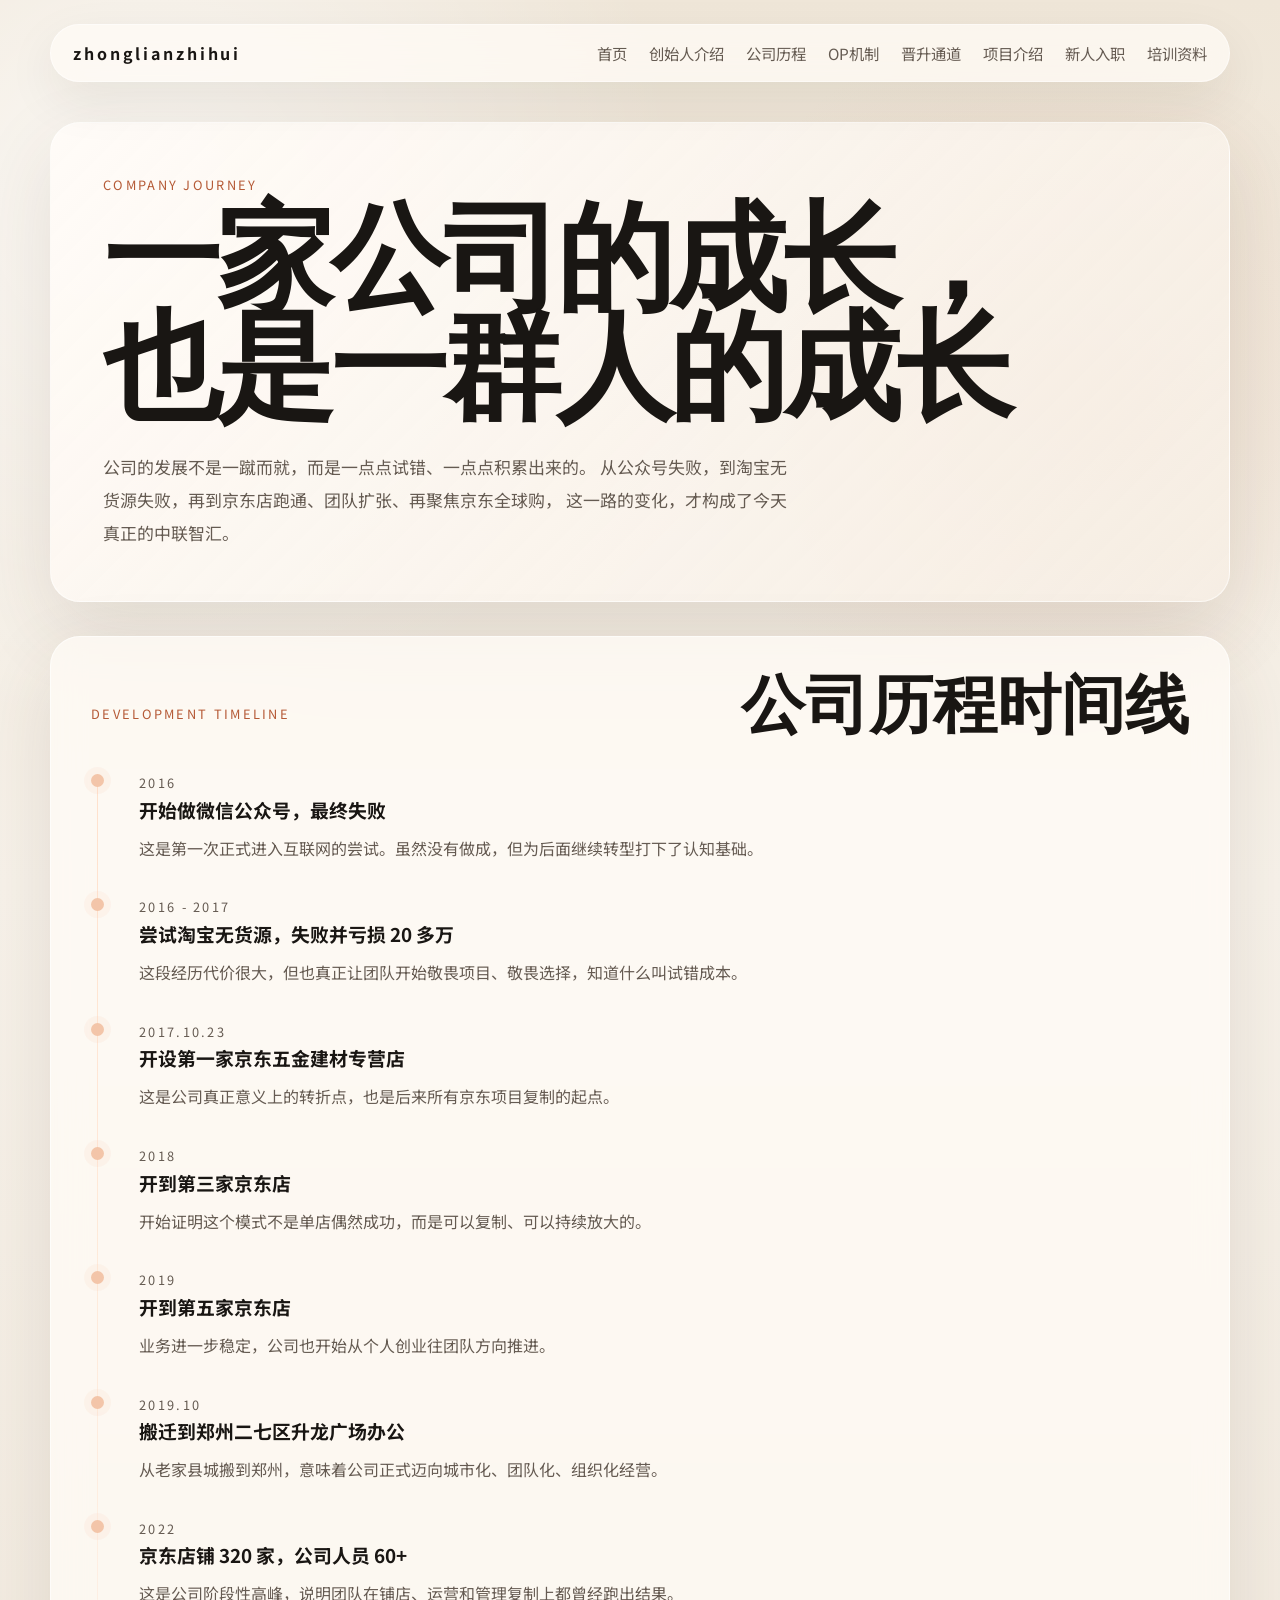
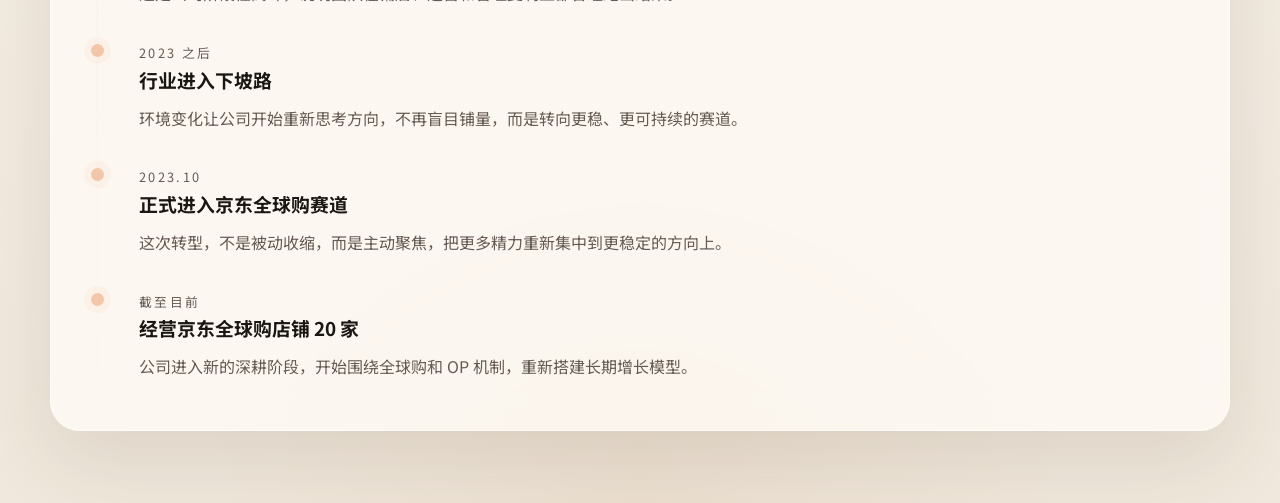
==== company.html @ 6b7f700c "Release site v1.0" ====
<!DOCTYPE html>
<html lang="zh-CN">
  <head>
    <meta charset="UTF-8" />
    <meta name="viewport" content="width=device-width, initial-scale=1.0" />
    <title>公司历程｜中联智汇</title>
    <meta name="description" content="中联智汇从京东店起步，到郑州发展、聚焦京东国际，再到准备布局京东自营的成长历程。" />
    <link rel="preconnect" href="https://fonts.googleapis.com" />
    <link rel="preconnect" href="https://fonts.gstatic.com" crossorigin />
    <link
      href="https://fonts.googleapis.com/css2?family=Cormorant+Garamond:wght@500;600;700&family=Noto+Sans+SC:wght@400;500;700;900&display=swap"
      rel="stylesheet"
    />
    <link rel="stylesheet" href="style.css" />
  </head>
  <body>
    <div class="page-shell">
      <header class="site-header">
        <a class="brand" href="index.html">zhonglianzhihui</a>
        <button class="nav-toggle" type="button" aria-label="切换导航" aria-expanded="false">
          <span></span>
          <span></span>
        </button>
        <nav class="site-nav">
          <a href="index.html">首页</a>
          <a href="founder.html">创始人介绍</a>
          <a href="company.html" class="is-active">公司历程</a>
          <a href="op-model.html">OP机制</a>
          <a href="growth-path.html">晋升通道</a>
          <a href="projects.html">项目介绍</a>
          <a href="onboarding.html">新人入职</a>
          <a href="training.html">培训资料</a>
        </nav>
      </header>

      <main>
        <section class="hero inner-hero">
          <div class="hero-copy">
            <p class="eyebrow">Company Journey</p>
            <h1>一家公司的成长，<br />也是一群人的成长</h1>
            <p class="hero-intro">
              公司的发展不是一蹴而就，而是一点点试错、一点点积累出来的。
              从公众号失败，到淘宝无货源失败，再到京东店跑通、团队扩张、再聚焦京东全球购，
              这一路的变化，才构成了今天真正的中联智汇。
            </p>
          </div>
        </section>

        <section class="section">
          <div class="section-heading">
            <p class="section-kicker">Development Timeline</p>
            <h2>公司历程时间线</h2>
          </div>
          <div class="timeline">
            <article class="timeline-item">
              <div class="timeline-dot"></div>
              <div class="timeline-content">
                <p class="timeline-year">2016</p>
                <h3>开始做微信公众号，最终失败</h3>
                <p>这是第一次正式进入互联网的尝试。虽然没有做成，但为后面继续转型打下了认知基础。</p>
              </div>
            </article>
            <article class="timeline-item">
              <div class="timeline-dot"></div>
              <div class="timeline-content">
                <p class="timeline-year">2016 - 2017</p>
                <h3>尝试淘宝无货源，失败并亏损 20 多万</h3>
                <p>这段经历代价很大，但也真正让团队开始敬畏项目、敬畏选择，知道什么叫试错成本。</p>
              </div>
            </article>
            <article class="timeline-item">
              <div class="timeline-dot"></div>
              <div class="timeline-content">
                <p class="timeline-year">2017.10.23</p>
                <h3>开设第一家京东五金建材专营店</h3>
                <p>这是公司真正意义上的转折点，也是后来所有京东项目复制的起点。</p>
              </div>
            </article>
            <article class="timeline-item">
              <div class="timeline-dot"></div>
              <div class="timeline-content">
                <p class="timeline-year">2018</p>
                <h3>开到第三家京东店</h3>
                <p>开始证明这个模式不是单店偶然成功，而是可以复制、可以持续放大的。</p>
              </div>
            </article>
            <article class="timeline-item">
              <div class="timeline-dot"></div>
              <div class="timeline-content">
                <p class="timeline-year">2019</p>
                <h3>开到第五家京东店</h3>
                <p>业务进一步稳定，公司也开始从个人创业往团队方向推进。</p>
              </div>
            </article>
            <article class="timeline-item">
              <div class="timeline-dot"></div>
              <div class="timeline-content">
                <p class="timeline-year">2019.10</p>
                <h3>搬迁到郑州二七区升龙广场办公</h3>
                <p>从老家县城搬到郑州，意味着公司正式迈向城市化、团队化、组织化经营。</p>
              </div>
            </article>
            <article class="timeline-item">
              <div class="timeline-dot"></div>
              <div class="timeline-content">
                <p class="timeline-year">2022</p>
                <h3>京东店铺 320 家，公司人员 60+</h3>
                <p>这是公司阶段性高峰，说明团队在铺店、运营和管理复制上都曾经跑出结果。</p>
              </div>
            </article>
            <article class="timeline-item">
              <div class="timeline-dot"></div>
              <div class="timeline-content">
                <p class="timeline-year">2023 之后</p>
                <h3>行业进入下坡路</h3>
                <p>环境变化让公司开始重新思考方向，不再盲目铺量，而是转向更稳、更可持续的赛道。</p>
              </div>
            </article>
            <article class="timeline-item">
              <div class="timeline-dot"></div>
              <div class="timeline-content">
                <p class="timeline-year">2023.10</p>
                <h3>正式进入京东全球购赛道</h3>
                <p>这次转型，不是被动收缩，而是主动聚焦，把更多精力重新集中到更稳定的方向上。</p>
              </div>
            </article>
            <article class="timeline-item">
              <div class="timeline-dot"></div>
              <div class="timeline-content">
                <p class="timeline-year">截至目前</p>
                <h3>经营京东全球购店铺 20 家</h3>
                <p>公司进入新的深耕阶段，开始围绕全球购和 OP 机制，重新搭建长期增长模型。</p>
              </div>
            </article>
          </div>
        </section>
      </main>
    </div>
    <script src="script.js"></script>
  </body>
</html>
---- style.css ----
:root {
  --bg: #f2ecdf;
  --bg-soft: #fbf7f1;
  --panel: rgba(255, 252, 246, 0.76);
  --panel-strong: rgba(255, 250, 242, 0.94);
  --text: #191613;
  --muted: #655b52;
  --line: rgba(45, 35, 25, 0.12);
  --accent: #b55a36;
  --accent-deep: #7f3d24;
  --accent-soft: #efd7ca;
  --ink-dark: #241b16;
  --shadow: 0 28px 80px rgba(71, 48, 30, 0.12);
  --radius-lg: 30px;
  --radius-md: 22px;
  --radius-sm: 16px;
  --container: min(1180px, calc(100vw - 40px));
}

* {
  box-sizing: border-box;
}

html {
  scroll-behavior: smooth;
}

body {
  margin: 0;
  font-family: "Noto Sans SC", sans-serif;
  color: var(--text);
  min-height: 100vh;
  background:
    radial-gradient(circle at 12% 10%, rgba(255, 255, 255, 0.72), transparent 24%),
    radial-gradient(circle at 82% 18%, rgba(225, 178, 150, 0.22), transparent 18%),
    radial-gradient(circle at 50% 100%, rgba(214, 184, 155, 0.18), transparent 20%),
    linear-gradient(180deg, #efe6d8 0%, #f7f2ea 42%, #f0e8dc 100%);
}

body::before {
  content: "";
  position: fixed;
  inset: 0;
  pointer-events: none;
  background-image:
    linear-gradient(rgba(255, 255, 255, 0.08) 1px, transparent 1px),
    linear-gradient(90deg, rgba(255, 255, 255, 0.08) 1px, transparent 1px);
  background-size: 52px 52px;
  mask-image: linear-gradient(180deg, rgba(0, 0, 0, 0.24), transparent 88%);
}

.page-shell {
  width: var(--container);
  margin: 0 auto;
  padding: 24px 0 72px;
}

.site-header {
  position: sticky;
  top: 16px;
  z-index: 20;
  display: flex;
  align-items: center;
  justify-content: space-between;
  gap: 24px;
  padding: 16px 22px;
  margin-bottom: 24px;
  border: 1px solid rgba(255, 255, 255, 0.5);
  border-radius: 999px;
  backdrop-filter: blur(14px);
  background: rgba(255, 251, 246, 0.74);
  box-shadow: 0 18px 50px rgba(56, 34, 18, 0.08);
}

.brand {
  color: var(--text);
  text-decoration: none;
  font-size: 1rem;
  font-weight: 700;
  letter-spacing: 0.18em;
  text-transform: lowercase;
}

.site-nav {
  display: flex;
  align-items: center;
  gap: 22px;
}

.site-nav a {
  position: relative;
  color: var(--muted);
  text-decoration: none;
  font-size: 0.96rem;
}

.site-nav a::after {
  content: "";
  position: absolute;
  left: 0;
  bottom: -6px;
  width: 100%;
  height: 1px;
  background: var(--accent);
  transform: scaleX(0);
  transform-origin: center;
  transition: transform 220ms ease;
}

.site-nav a:hover::after,
.site-nav a.is-active::after {
  transform: scaleX(1);
}

.nav-toggle {
  display: none;
  width: 46px;
  height: 46px;
  padding: 0;
  border: 0;
  border-radius: 50%;
  background: var(--panel-strong);
  cursor: pointer;
}

.nav-toggle span {
  display: block;
  width: 18px;
  height: 2px;
  margin: 5px auto;
  background: var(--text);
  transition: transform 200ms ease, opacity 200ms ease;
}

.hero,
.section {
  opacity: 0;
  transform: translateY(24px);
  transition: opacity 700ms ease, transform 700ms ease;
}

.hero.is-visible,
.section.is-visible {
  opacity: 1;
  transform: translateY(0);
}

.hero {
  display: grid;
  grid-template-columns: minmax(0, 1.35fr) minmax(320px, 0.65fr);
  gap: 28px;
  align-items: stretch;
  min-height: calc(100vh - 148px);
  padding: 36px 0 24px;
}

.page-hero {
  min-height: min(92vh, 860px);
}

.inner-hero {
  grid-template-columns: 1fr;
  min-height: auto;
  padding: 16px 0 6px;
}

.hero-copy,
.hero-card,
.section,
.portal-card,
.story-card,
.phase-card,
.advantage-card,
.future-card,
.step-card,
.model-card,
.contact-card {
  border: 1px solid rgba(255, 255, 255, 0.56);
  box-shadow: var(--shadow);
}

.hero-copy {
  display: flex;
  flex-direction: column;
  justify-content: center;
  padding: 52px;
  border-radius: var(--radius-lg);
  background:
    linear-gradient(135deg, rgba(255, 251, 247, 0.96), rgba(247, 239, 229, 0.76));
}

.eyebrow,
.section-kicker,
.card-label,
.timeline-year {
  margin: 0 0 14px;
  color: var(--accent);
  text-transform: uppercase;
  letter-spacing: 0.18em;
  font-size: 0.8rem;
}

.hero h1,
.section-heading h2,
.quote-panel p,
.company-stats strong {
  font-family: "Cormorant Garamond", serif;
}

.hero h1 {
  margin: 0;
  font-size: clamp(4.2rem, 10vw, 7.4rem);
  line-height: 0.92;
  letter-spacing: -0.04em;
}

.hero-subtitle {
  margin: 18px 0 0;
  font-size: clamp(1.2rem, 2vw, 1.7rem);
  font-weight: 700;
}

.hero-intro {
  max-width: 700px;
  margin: 24px 0 0;
  color: var(--muted);
  font-size: 1.06rem;
  line-height: 1.95;
}

.hero-actions {
  display: flex;
  flex-wrap: wrap;
  gap: 14px;
  margin-top: 34px;
}

.button {
  display: inline-flex;
  align-items: center;
  justify-content: center;
  min-height: 50px;
  padding: 0 22px;
  border-radius: 999px;
  text-decoration: none;
  transition: transform 180ms ease, background 180ms ease, color 180ms ease;
}

.button:hover {
  transform: translateY(-2px);
}

.button.primary {
  background: var(--text);
  color: #fff9f2;
}

.button.secondary {
  color: var(--text);
  border: 1px solid var(--line);
  background: rgba(255, 255, 255, 0.34);
}

.hero-card {
  display: flex;
  flex-direction: column;
  justify-content: flex-end;
  padding: 34px;
  border-radius: var(--radius-lg);
  background:
    linear-gradient(180deg, rgba(255, 255, 255, 0.12), transparent 36%),
    linear-gradient(160deg, rgba(190, 107, 74, 0.96), rgba(108, 55, 35, 0.96));
  color: #fff7f0;
}

.hero-card .card-label {
  display: inline-flex;
  align-items: center;
  align-self: flex-start;
  padding: 9px 16px;
  margin-bottom: 18px;
  border-radius: 999px;
  background: rgba(255, 255, 255, 0.18);
  color: #fffdf8;
  font-size: 0.98rem;
  font-weight: 800;
  letter-spacing: 0.1em;
  box-shadow: inset 0 0 0 1px rgba(255, 255, 255, 0.14);
}

.hero-card ul {
  margin: 10px 0 0;
  padding: 0;
  list-style: none;
}

.hero-card li {
  padding: 14px 0;
  border-bottom: 1px solid rgba(255, 255, 255, 0.18);
  line-height: 1.7;
}

.hero-card li:last-child {
  border-bottom: 0;
}

.section {
  margin-top: 28px;
  padding: 40px;
  border-radius: var(--radius-lg);
  background: var(--panel);
  backdrop-filter: blur(16px);
}

.section-heading {
  display: flex;
  justify-content: space-between;
  align-items: end;
  gap: 24px;
  margin-bottom: 30px;
}

.section-heading h2 {
  margin: 0;
  font-size: clamp(2.3rem, 5vw, 4rem);
  line-height: 0.94;
}

.story-grid,
.company-layout,
.join-layout,
.contact-layout {
  display: grid;
  gap: 22px;
}

.portal-grid {
  display: grid;
  grid-template-columns: repeat(3, minmax(0, 1fr));
  gap: 18px;
}

.portal-card {
  display: block;
  padding: 28px;
  border-radius: var(--radius-md);
  background: rgba(255, 253, 250, 0.78);
  color: inherit;
  text-decoration: none;
  transition: transform 180ms ease, border-color 180ms ease, box-shadow 180ms ease;
}

.portal-card:hover {
  transform: translateY(-4px);
  border-color: rgba(181, 90, 54, 0.26);
  box-shadow: 0 26px 60px rgba(71, 48, 30, 0.14);
}

.portal-card span {
  display: inline-block;
  margin-bottom: 18px;
  color: var(--accent);
  font-weight: 700;
}

.portal-card h3 {
  margin: 0 0 10px;
  font-size: 1.18rem;
}

.portal-card p {
  margin: 0;
  color: var(--muted);
  line-height: 1.9;
}

.story-grid {
  grid-template-columns: minmax(0, 1.15fr) minmax(340px, 0.85fr);
}

.story-lead {
  padding: 10px 0;
}

.story-lead p,
.company-copy p,
.join-copy p,
.timeline-content p,
.model-card p,
.contact-card p,
.contact-note,
.advantage-card p,
.future-card p,
.phase-card p,
.step-card p,
.story-card p {
  margin: 0;
  color: var(--muted);
  line-height: 1.92;
}

.story-lead p + p,
.company-copy p + p,
.join-copy p + p {
  margin-top: 16px;
}

.story-points,
.phase-grid,
.advantage-grid,
.future-grid,
.model-grid,
.join-steps {
  display: grid;
  gap: 18px;
}

.story-points,
.join-steps {
  grid-template-columns: 1fr;
}

.story-card,
.phase-card,
.advantage-card,
.future-card,
.step-card,
.model-card,
.contact-card,
.static-card {
  padding: 28px;
  border-radius: var(--radius-md);
  background: rgba(255, 253, 250, 0.78);
}

.light-card {
  background: rgba(255, 250, 244, 0.92);
}

.story-card span,
.advantage-card span {
  display: inline-block;
  margin-bottom: 18px;
  color: var(--accent);
  font-weight: 700;
}

.story-card h3,
.phase-card h3,
.advantage-card h3,
.future-card h3,
.step-card h3,
.model-card h3,
.timeline-content h3,
.contact-title {
  margin: 0 0 10px;
  font-size: 1.18rem;
}

.section-dark {
  background:
    linear-gradient(145deg, rgba(35, 25, 20, 0.97), rgba(66, 45, 35, 0.96));
  color: #fff7f0;
}

.section-dark .section-heading h2,
.section-dark .timeline-content h3 {
  color: #fff7f0;
}

.section-dark .timeline-content p {
  color: rgba(255, 247, 240, 0.78);
}

.timeline {
  position: relative;
  display: grid;
  gap: 20px;
  padding-left: 28px;
}

.timeline::before {
  content: "";
  position: absolute;
  left: 6px;
  top: 8px;
  bottom: 8px;
  width: 1px;
  background: linear-gradient(180deg, rgba(255, 223, 201, 0.94), rgba(255, 223, 201, 0.08));
}

.timeline-item {
  position: relative;
}

.timeline-dot {
  position: absolute;
  left: -28px;
  top: 7px;
  width: 13px;
  height: 13px;
  border-radius: 50%;
  background: #f3c5a9;
  box-shadow: 0 0 0 7px rgba(243, 197, 169, 0.12);
}

.timeline-content {
  padding: 4px 0 8px 20px;
}

.company-layout {
  grid-template-columns: minmax(0, 1fr) 320px;
  align-items: start;
}

.company-stats {
  display: grid;
  gap: 16px;
}

.company-stats div {
  padding: 24px;
  border-radius: var(--radius-md);
  background: rgba(255, 253, 250, 0.84);
  border: 1px solid rgba(255, 255, 255, 0.56);
  box-shadow: var(--shadow);
}

.company-stats strong {
  display: block;
  margin-bottom: 6px;
  font-size: 2rem;
}

.company-stats span {
  color: var(--muted);
  line-height: 1.7;
}

.phase-grid,
.advantage-grid,
.future-grid,
.model-grid {
  grid-template-columns: repeat(2, minmax(0, 1fr));
  margin-top: 24px;
}

.section-accent {
  background:
    linear-gradient(145deg, rgba(43, 30, 24, 0.94), rgba(68, 45, 35, 0.92));
  color: #fff7f0;
}

.section-accent .section-heading h2,
.section-accent .model-card h3,
.section-accent .quote-panel p {
  color: #fff7f0;
}

.section-accent .model-card {
  background: rgba(255, 255, 255, 0.06);
  border-color: rgba(255, 255, 255, 0.08);
}

.section-accent .model-card p {
  color: rgba(255, 247, 240, 0.8);
}

.quote-panel {
  margin-top: 24px;
  padding: 30px 34px;
  border-radius: var(--radius-md);
  border: 1px solid rgba(255, 255, 255, 0.08);
  background: rgba(255, 255, 255, 0.04);
}

.quote-panel p {
  margin: 0;
  font-size: clamp(2.2rem, 5vw, 4rem);
  line-height: 1.04;
}

.join-layout {
  grid-template-columns: minmax(0, 0.9fr) minmax(0, 1.1fr);
  align-items: start;
}

.join-steps {
  grid-template-columns: repeat(2, minmax(0, 1fr));
}

.step-card strong {
  display: inline-flex;
  width: 44px;
  height: 44px;
  align-items: center;
  justify-content: center;
  margin-bottom: 16px;
  border-radius: 50%;
  background: var(--accent-soft);
  color: var(--accent-deep);
  font-size: 0.95rem;
}

.contact-layout {
  grid-template-columns: minmax(0, 1fr) minmax(300px, 380px);
}

.contact-meta {
  display: inline-flex;
  flex-direction: column;
  gap: 4px;
  margin-top: 18px;
  padding: 16px 18px;
  border-radius: 18px;
  background: rgba(181, 90, 54, 0.08);
}

.contact-meta span {
  color: var(--muted);
  font-size: 0.92rem;
}

.contact-meta strong {
  font-size: 1.2rem;
  letter-spacing: 0.06em;
}

.qr-card {
  display: flex;
  flex-direction: column;
  align-items: center;
}

.qr-image {
  width: min(100%, 320px);
  border-radius: 22px;
  box-shadow: 0 24px 60px rgba(0, 0, 0, 0.1);
}

.contact-note {
  margin-top: 14px;
  font-size: 0.96rem;
}

@media (max-width: 1100px) {
  .story-grid,
  .company-layout,
  .join-layout,
  .contact-layout,
  .hero,
  .portal-grid,
  .phase-grid,
  .advantage-grid,
  .future-grid,
  .model-grid,
  .join-steps {
    grid-template-columns: 1fr;
  }
}

@media (max-width: 980px) {
  .hero {
    min-height: auto;
  }

  .hero-copy {
    padding: 42px 32px;
  }

  .section {
    padding: 34px 24px;
  }
}

@media (max-width: 760px) {
  .page-shell {
    width: min(100vw - 24px, 100%);
    padding-top: 14px;
  }

  .site-header {
    top: 10px;
    padding: 14px 16px;
    border-radius: 28px;
  }

  .nav-toggle {
    display: inline-block;
  }

  .nav-toggle.is-open span:first-child {
    transform: translateY(7px) rotate(45deg);
  }

  .nav-toggle.is-open span:last-child {
    transform: translateY(-7px) rotate(-45deg);
  }

  .site-nav {
    position: absolute;
    top: calc(100% + 10px);
    left: 0;
    right: 0;
    display: grid;
    gap: 8px;
    padding: 14px;
    border-radius: 24px;
    background: rgba(255, 251, 246, 0.95);
    border: 1px solid rgba(255, 255, 255, 0.58);
    box-shadow: 0 18px 40px rgba(56, 34, 18, 0.1);
    opacity: 0;
    pointer-events: none;
    transform: translateY(-6px);
    transition: opacity 200ms ease, transform 200ms ease;
  }

  .site-nav.is-open {
    opacity: 1;
    pointer-events: auto;
    transform: translateY(0);
  }

  .site-nav a {
    padding: 10px 8px;
  }

  .hero {
    padding-top: 12px;
  }

  .hero-copy,
  .hero-card,
  .portal-card,
  .story-card,
  .phase-card,
  .advantage-card,
  .future-card,
  .step-card,
  .model-card,
  .contact-card {
    padding: 26px 22px;
  }

  .hero h1 {
    font-size: clamp(3.1rem, 17vw, 4.8rem);
  }

  .hero-intro {
    font-size: 0.98rem;
  }

  .section-heading {
    display: block;
  }

  .section-heading h2 {
    margin-top: 8px;
  }

  .timeline {
    padding-left: 22px;
  }

  .timeline-dot {
    left: -22px;
  }
}
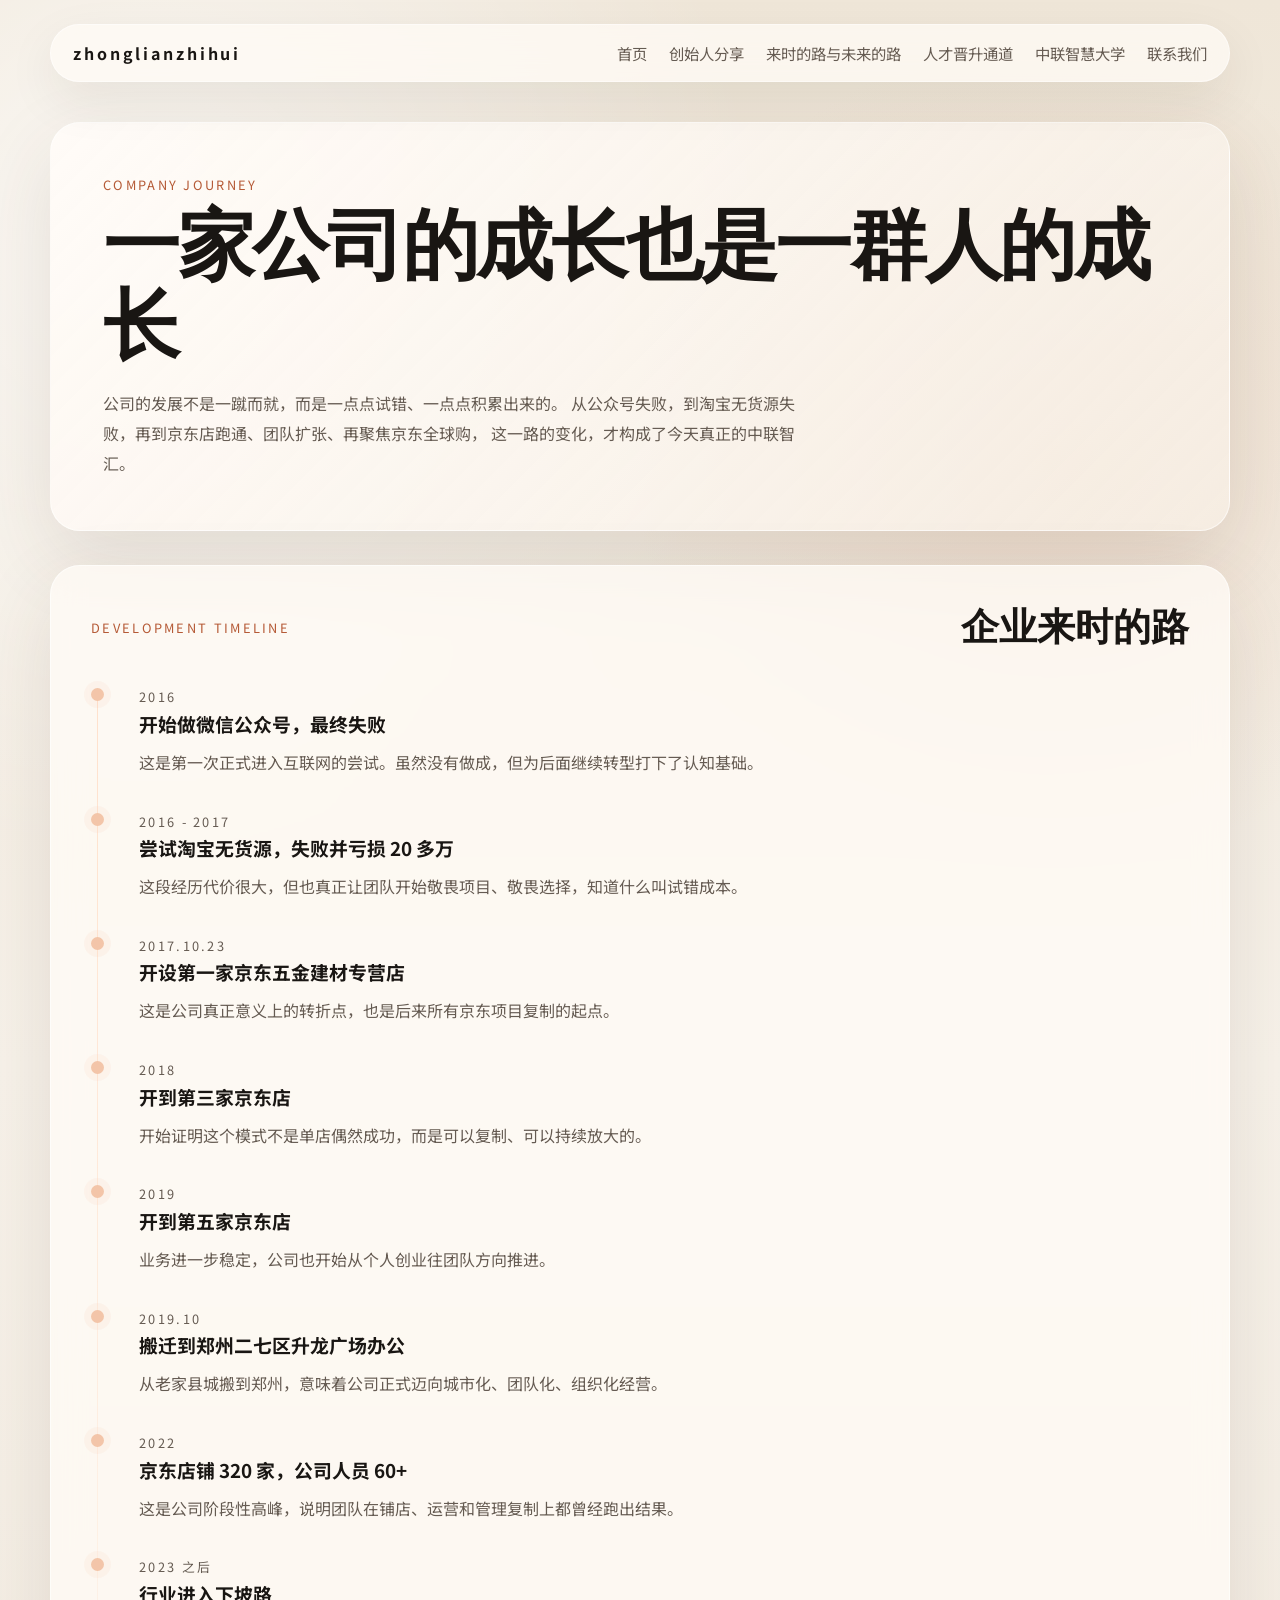
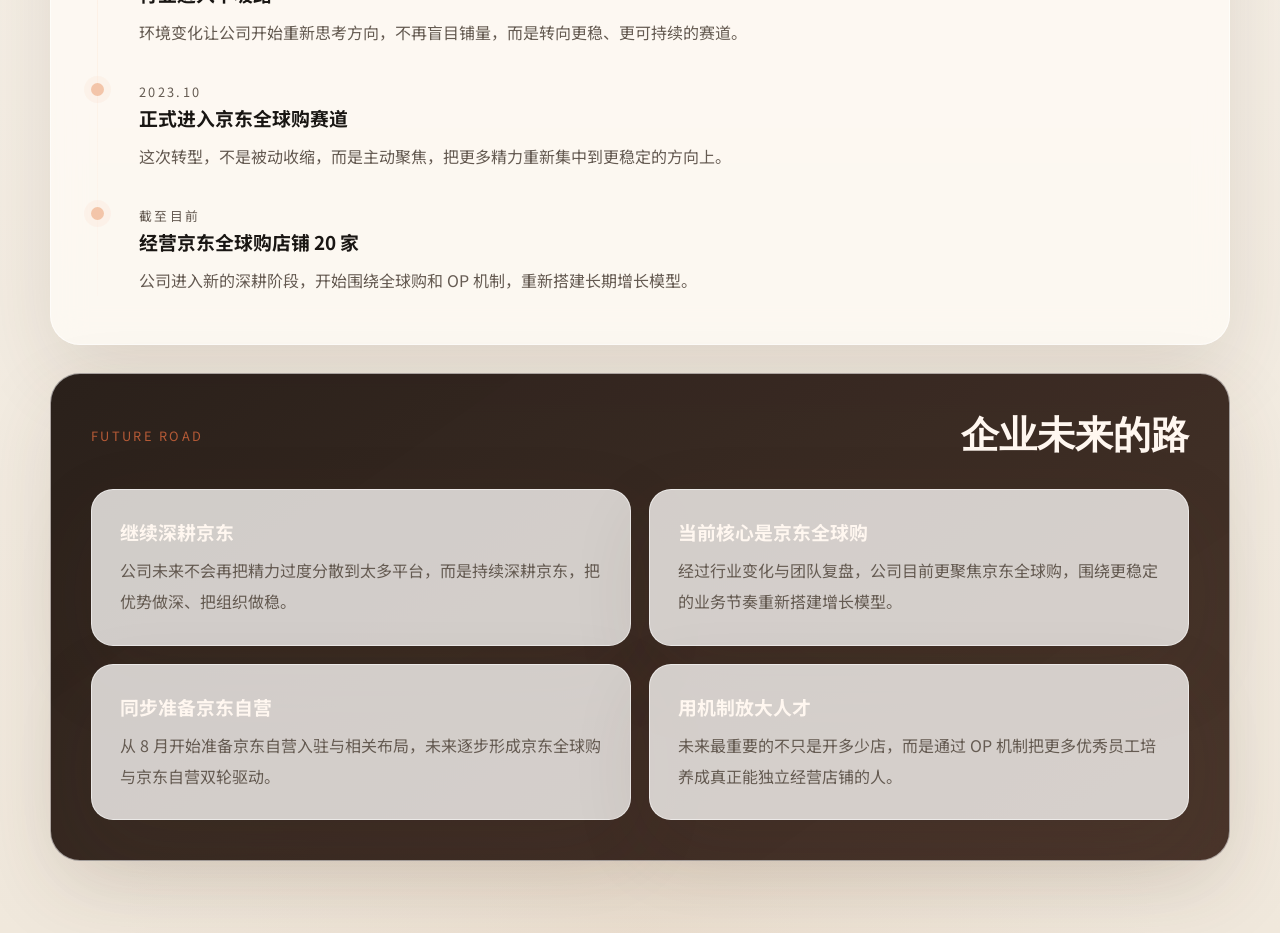
==== commit 38403254: "Refine official site structure" ====
--- a/company.html
+++ b/company.html
@@ -3,7 +3,7 @@
   <head>
     <meta charset="UTF-8" />
     <meta name="viewport" content="width=device-width, initial-scale=1.0" />
-    <title>公司历程｜中联智汇</title>
+    <title>企业来时的路与未来的路｜中联智汇</title>
     <meta name="description" content="中联智汇从京东店起步，到郑州发展、聚焦京东国际，再到准备布局京东自营的成长历程。" />
     <link rel="preconnect" href="https://fonts.googleapis.com" />
     <link rel="preconnect" href="https://fonts.gstatic.com" crossorigin />
@@ -23,13 +23,11 @@
         </button>
         <nav class="site-nav">
           <a href="index.html">首页</a>
-          <a href="founder.html">创始人介绍</a>
-          <a href="company.html" class="is-active">公司历程</a>
-          <a href="op-model.html">OP机制</a>
-          <a href="growth-path.html">晋升通道</a>
-          <a href="projects.html">项目介绍</a>
-          <a href="onboarding.html">新人入职</a>
-          <a href="training.html">培训资料</a>
+          <a href="founder.html">创始人分享</a>
+          <a href="company.html" class="is-active">来时的路与未来的路</a>
+          <a href="growth-path.html">人才晋升通道</a>
+          <a href="training.html">中联智慧大学</a>
+          <a href="contact.html">联系我们</a>
         </nav>
       </header>
 
@@ -37,7 +35,7 @@
         <section class="hero inner-hero">
           <div class="hero-copy">
             <p class="eyebrow">Company Journey</p>
-            <h1>一家公司的成长，<br />也是一群人的成长</h1>
+            <h1>一家公司的成长也是一群人的成长</h1>
             <p class="hero-intro">
               公司的发展不是一蹴而就，而是一点点试错、一点点积累出来的。
               从公众号失败，到淘宝无货源失败，再到京东店跑通、团队扩张、再聚焦京东全球购，
@@ -49,7 +47,7 @@
         <section class="section">
           <div class="section-heading">
             <p class="section-kicker">Development Timeline</p>
-            <h2>公司历程时间线</h2>
+            <h2>企业来时的路</h2>
           </div>
           <div class="timeline">
             <article class="timeline-item">
@@ -134,6 +132,31 @@
             </article>
           </div>
         </section>
+
+        <section class="section section-dark">
+          <div class="section-heading">
+            <p class="section-kicker">Future Road</p>
+            <h2>企业未来的路</h2>
+          </div>
+          <div class="phase-grid">
+            <article class="phase-card">
+              <h3>继续深耕京东</h3>
+              <p>公司未来不会再把精力过度分散到太多平台，而是持续深耕京东，把优势做深、把组织做稳。</p>
+            </article>
+            <article class="phase-card">
+              <h3>当前核心是京东全球购</h3>
+              <p>经过行业变化与团队复盘，公司目前更聚焦京东全球购，围绕更稳定的业务节奏重新搭建增长模型。</p>
+            </article>
+            <article class="phase-card">
+              <h3>同步准备京东自营</h3>
+              <p>从 8 月开始准备京东自营入驻与相关布局，未来逐步形成京东全球购与京东自营双轮驱动。</p>
+            </article>
+            <article class="phase-card">
+              <h3>用机制放大人才</h3>
+              <p>未来最重要的不只是开多少店，而是通过 OP 机制把更多优秀员工培养成真正能独立经营店铺的人。</p>
+            </article>
+          </div>
+        </section>
       </main>
     </div>
     <script src="script.js"></script>
--- a/style.css
+++ b/style.css
@@ -209,23 +209,23 @@
 
 .hero h1 {
   margin: 0;
-  font-size: clamp(4.2rem, 10vw, 7.4rem);
-  line-height: 0.92;
-  letter-spacing: -0.04em;
+  font-size: clamp(2.8rem, 6vw, 4.9rem);
+  line-height: 1.04;
+  letter-spacing: -0.03em;
 }
 
 .hero-subtitle {
-  margin: 18px 0 0;
-  font-size: clamp(1.2rem, 2vw, 1.7rem);
+  margin: 16px 0 0;
+  font-size: clamp(1.02rem, 1.6vw, 1.28rem);
   font-weight: 700;
 }
 
 .hero-intro {
   max-width: 700px;
-  margin: 24px 0 0;
+  margin: 20px 0 0;
   color: var(--muted);
-  font-size: 1.06rem;
-  line-height: 1.95;
+  font-size: 1rem;
+  line-height: 1.88;
 }
 
 .hero-actions {
@@ -322,8 +322,8 @@
 
 .section-heading h2 {
   margin: 0;
-  font-size: clamp(2.3rem, 5vw, 4rem);
-  line-height: 0.94;
+  font-size: clamp(1.7rem, 3vw, 2.5rem);
+  line-height: 1.18;
 }
 
 .story-grid,
@@ -576,8 +576,8 @@
 
 .quote-panel p {
   margin: 0;
-  font-size: clamp(2.2rem, 5vw, 4rem);
-  line-height: 1.04;
+  font-size: clamp(1.6rem, 3.8vw, 2.5rem);
+  line-height: 1.22;
 }
 
 .join-layout {
@@ -743,7 +743,7 @@
   }
 
   .hero h1 {
-    font-size: clamp(3.1rem, 17vw, 4.8rem);
+    font-size: clamp(2.2rem, 10vw, 3.1rem);
   }
 
   .hero-intro {
